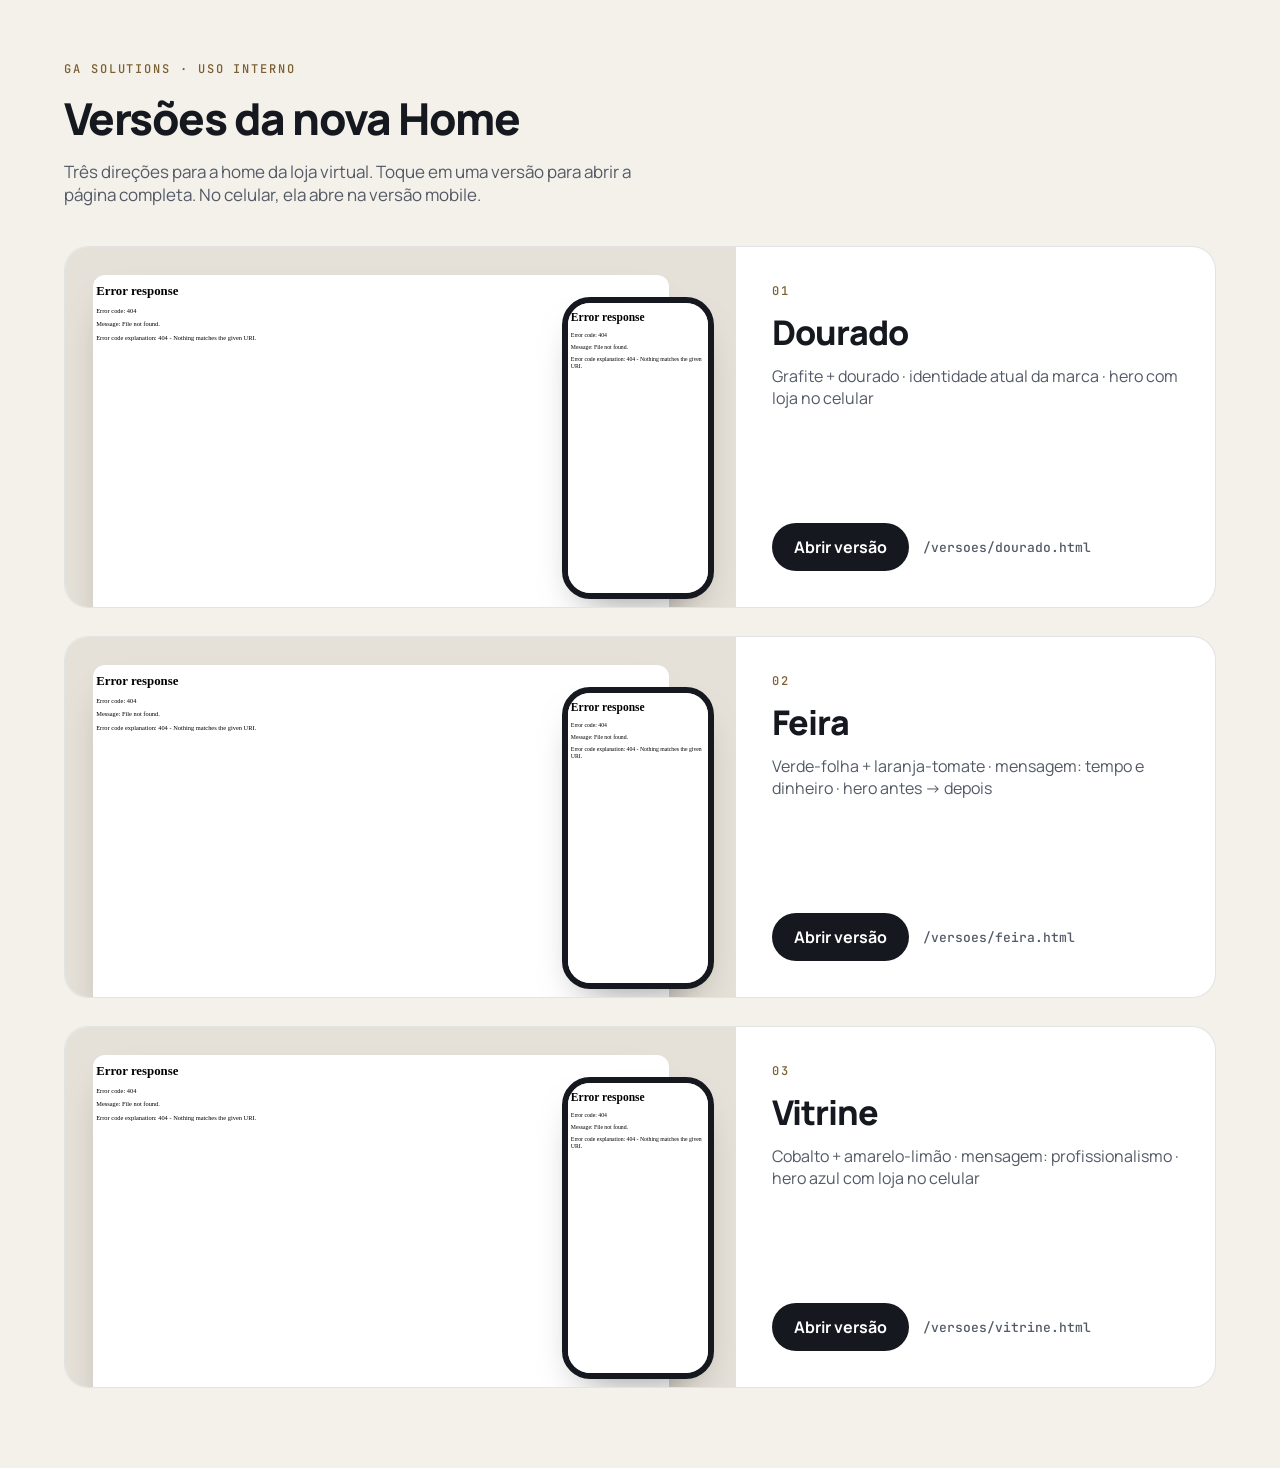
==== my-portfolio/public/versoes/index.html @ d81983e4 "Substitui main pelas 3 versões da home (antiga main em main_old) Co-Authored-By: Claude Opus 5.5 <no" ====
<!doctype html>
<html lang="pt-BR"><head><meta charset="utf-8"><meta name="viewport" content="width=device-width,initial-scale=1">
<meta name="robots" content="noindex,nofollow"><title>GA Solutions — Versões da Home</title>
<link rel="preconnect" href="https://fonts.googleapis.com"><link rel="preconnect" href="https://fonts.gstatic.com" crossorigin>
<link href="https://fonts.googleapis.com/css2?family=Bodoni+Moda:ital,opsz,wght@0,6..96,400;0,6..96,500;1,6..96,400;1,6..96,500&family=Manrope:wght@400;500;600;700;800&family=JetBrains+Mono:wght@500&display=swap" rel="stylesheet">
<style>
:root{--bg:#F4F1EA;--ink:#15191F;--muted:#535A66;--line:rgba(21,25,31,.12);--accent:#7A5F32}
*{box-sizing:border-box}body{margin:0;background:var(--bg);color:var(--ink);font-family:Manrope,system-ui,sans-serif;-webkit-font-smoothing:antialiased}
header{max-width:1200px;margin:0 auto;padding:56px 24px 8px}
header small{font:500 12px 'JetBrains Mono',monospace;letter-spacing:.16em;text-transform:uppercase;color:var(--accent)}
h1{font-size:44px;font-weight:800;letter-spacing:-.035em;margin:10px 0 0}
header p{color:var(--muted);font-size:17px;max-width:60ch;margin:12px 0 0}
main{max-width:1200px;margin:0 auto;padding:32px 24px 80px;display:grid;gap:28px}
.card{display:grid;grid-template-columns:1.4fr 1fr;background:#fff;border:1px solid var(--line);border-radius:24px;overflow:hidden}
.thumbs{position:relative;background:#E6E1D8;height:360px;overflow:hidden}
.thumbs iframe{border:0;pointer-events:none;transform-origin:0 0;background:#fff}
.tdesk{position:absolute;left:28px;top:28px;width:576px;height:360px;border-radius:12px 12px 0 0;overflow:hidden;box-shadow:0 20px 40px -20px rgba(0,0,0,.4)}
.tdesk iframe{width:1440px;height:900px;transform:scale(.4)}
.tmob{position:absolute;right:28px;top:56px;width:140px;height:290px;border-radius:22px;overflow:hidden;outline:6px solid var(--ink);box-shadow:0 20px 40px -16px rgba(0,0,0,.5)}
.tmob iframe{width:390px;height:808px;transform:scale(.359)}
.info{padding:36px;display:flex;flex-direction:column;gap:10px}
.n{font:500 12px 'JetBrains Mono',monospace;letter-spacing:.16em;color:var(--accent)}
.info h2{margin:0;font-size:34px;font-weight:800;letter-spacing:-.03em}
.info p{margin:0;color:var(--muted)}
.acts{margin-top:auto;display:flex;flex-wrap:wrap;gap:14px;align-items:center;padding-top:20px}
.go{display:inline-flex;align-items:center;height:48px;padding:0 22px;border-radius:999px;background:var(--ink);color:#fff;font-weight:700;text-decoration:none}
.go:hover{opacity:.9}
code{font:500 13px 'JetBrains Mono',monospace;color:var(--muted)}
@media(max-width:860px){.card{grid-template-columns:1fr}.thumbs{height:260px}.tdesk{left:16px;top:16px;width:432px;height:270px}.tdesk iframe{transform:scale(.3)}.tmob{right:16px;top:40px;width:110px;height:228px;border-radius:18px}.tmob iframe{transform:scale(.282)}h1{font-size:34px}.info{padding:24px}}
</style></head>
<body>
<header><small>GA Solutions · uso interno</small><h1>Versões da nova Home</h1>
<p>Três direções para a home da loja virtual. Toque em uma versão para abrir a página completa. No celular, ela abre na versão mobile.</p></header>
<main>
<article class="card">
 <div class="thumbs" aria-hidden="true">
  <div class="tdesk"><iframe src="/versoes/dourado.html" loading="lazy" tabindex="-1" title=""></iframe></div>
  <div class="tmob"><iframe src="/versoes/dourado.html" loading="lazy" tabindex="-1" title=""></iframe></div>
 </div>
 <div class="info"><span class="n">01</span><h2>Dourado</h2><p>Grafite + dourado · identidade atual da marca · hero com loja no celular</p>
  <div class="acts"><a class="go" href="/versoes/dourado.html">Abrir versão</a><code>/versoes/dourado.html</code></div></div>
</article>
<article class="card">
 <div class="thumbs" aria-hidden="true">
  <div class="tdesk"><iframe src="/versoes/feira.html" loading="lazy" tabindex="-1" title=""></iframe></div>
  <div class="tmob"><iframe src="/versoes/feira.html" loading="lazy" tabindex="-1" title=""></iframe></div>
 </div>
 <div class="info"><span class="n">02</span><h2>Feira</h2><p>Verde-folha + laranja-tomate · mensagem: tempo e dinheiro · hero antes → depois</p>
  <div class="acts"><a class="go" href="/versoes/feira.html">Abrir versão</a><code>/versoes/feira.html</code></div></div>
</article>
<article class="card">
 <div class="thumbs" aria-hidden="true">
  <div class="tdesk"><iframe src="/versoes/vitrine.html" loading="lazy" tabindex="-1" title=""></iframe></div>
  <div class="tmob"><iframe src="/versoes/vitrine.html" loading="lazy" tabindex="-1" title=""></iframe></div>
 </div>
 <div class="info"><span class="n">03</span><h2>Vitrine</h2><p>Cobalto + amarelo-limão · mensagem: profissionalismo · hero azul com loja no celular</p>
  <div class="acts"><a class="go" href="/versoes/vitrine.html">Abrir versão</a><code>/versoes/vitrine.html</code></div></div>
</article></main>
</body></html>
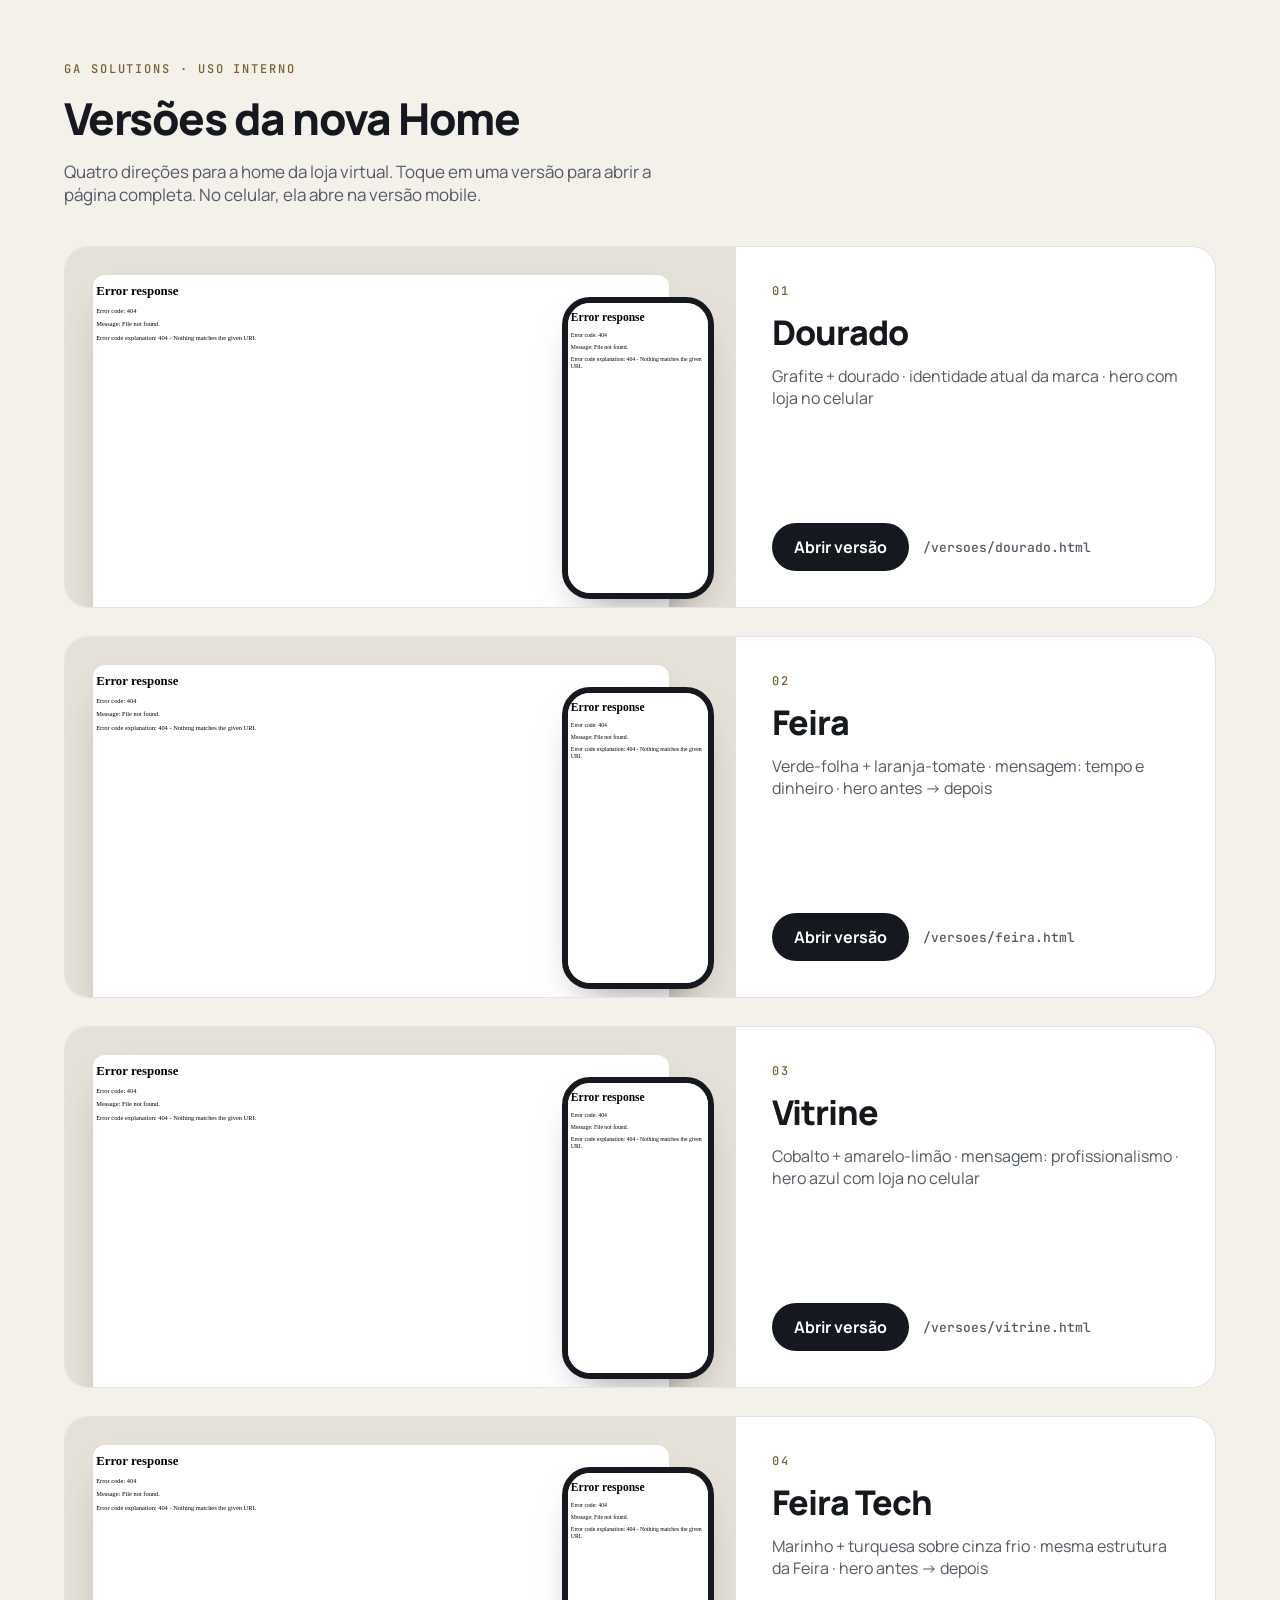
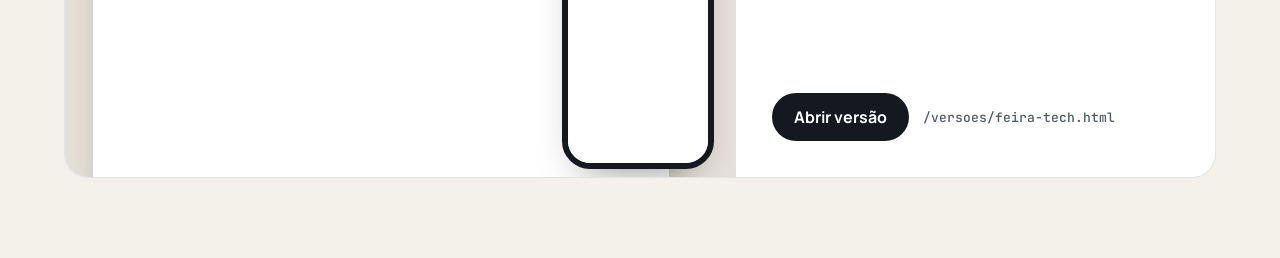
==== commit 0f0f2c3e: "Adiciona versão Feira Tech (marinho + turquesa) da home Mesma estrutura da Feira com nova paleta: fu" ====
--- a/my-portfolio/public/versoes/index.html
+++ b/my-portfolio/public/versoes/index.html
@@ -30,7 +30,7 @@
 </style></head>
 <body>
 <header><small>GA Solutions · uso interno</small><h1>Versões da nova Home</h1>
-<p>Três direções para a home da loja virtual. Toque em uma versão para abrir a página completa. No celular, ela abre na versão mobile.</p></header>
+<p>Quatro direções para a home da loja virtual. Toque em uma versão para abrir a página completa. No celular, ela abre na versão mobile.</p></header>
 <main>
 <article class="card">
  <div class="thumbs" aria-hidden="true">
@@ -55,5 +55,13 @@
  </div>
  <div class="info"><span class="n">03</span><h2>Vitrine</h2><p>Cobalto + amarelo-limão · mensagem: profissionalismo · hero azul com loja no celular</p>
   <div class="acts"><a class="go" href="/versoes/vitrine.html">Abrir versão</a><code>/versoes/vitrine.html</code></div></div>
+</article>
+<article class="card">
+ <div class="thumbs" aria-hidden="true">
+  <div class="tdesk"><iframe src="/versoes/feira-tech.html" loading="lazy" tabindex="-1" title=""></iframe></div>
+  <div class="tmob"><iframe src="/versoes/feira-tech.html" loading="lazy" tabindex="-1" title=""></iframe></div>
+ </div>
+ <div class="info"><span class="n">04</span><h2>Feira Tech</h2><p>Marinho + turquesa sobre cinza frio · mesma estrutura da Feira · hero antes → depois</p>
+  <div class="acts"><a class="go" href="/versoes/feira-tech.html">Abrir versão</a><code>/versoes/feira-tech.html</code></div></div>
 </article></main>
 </body></html>
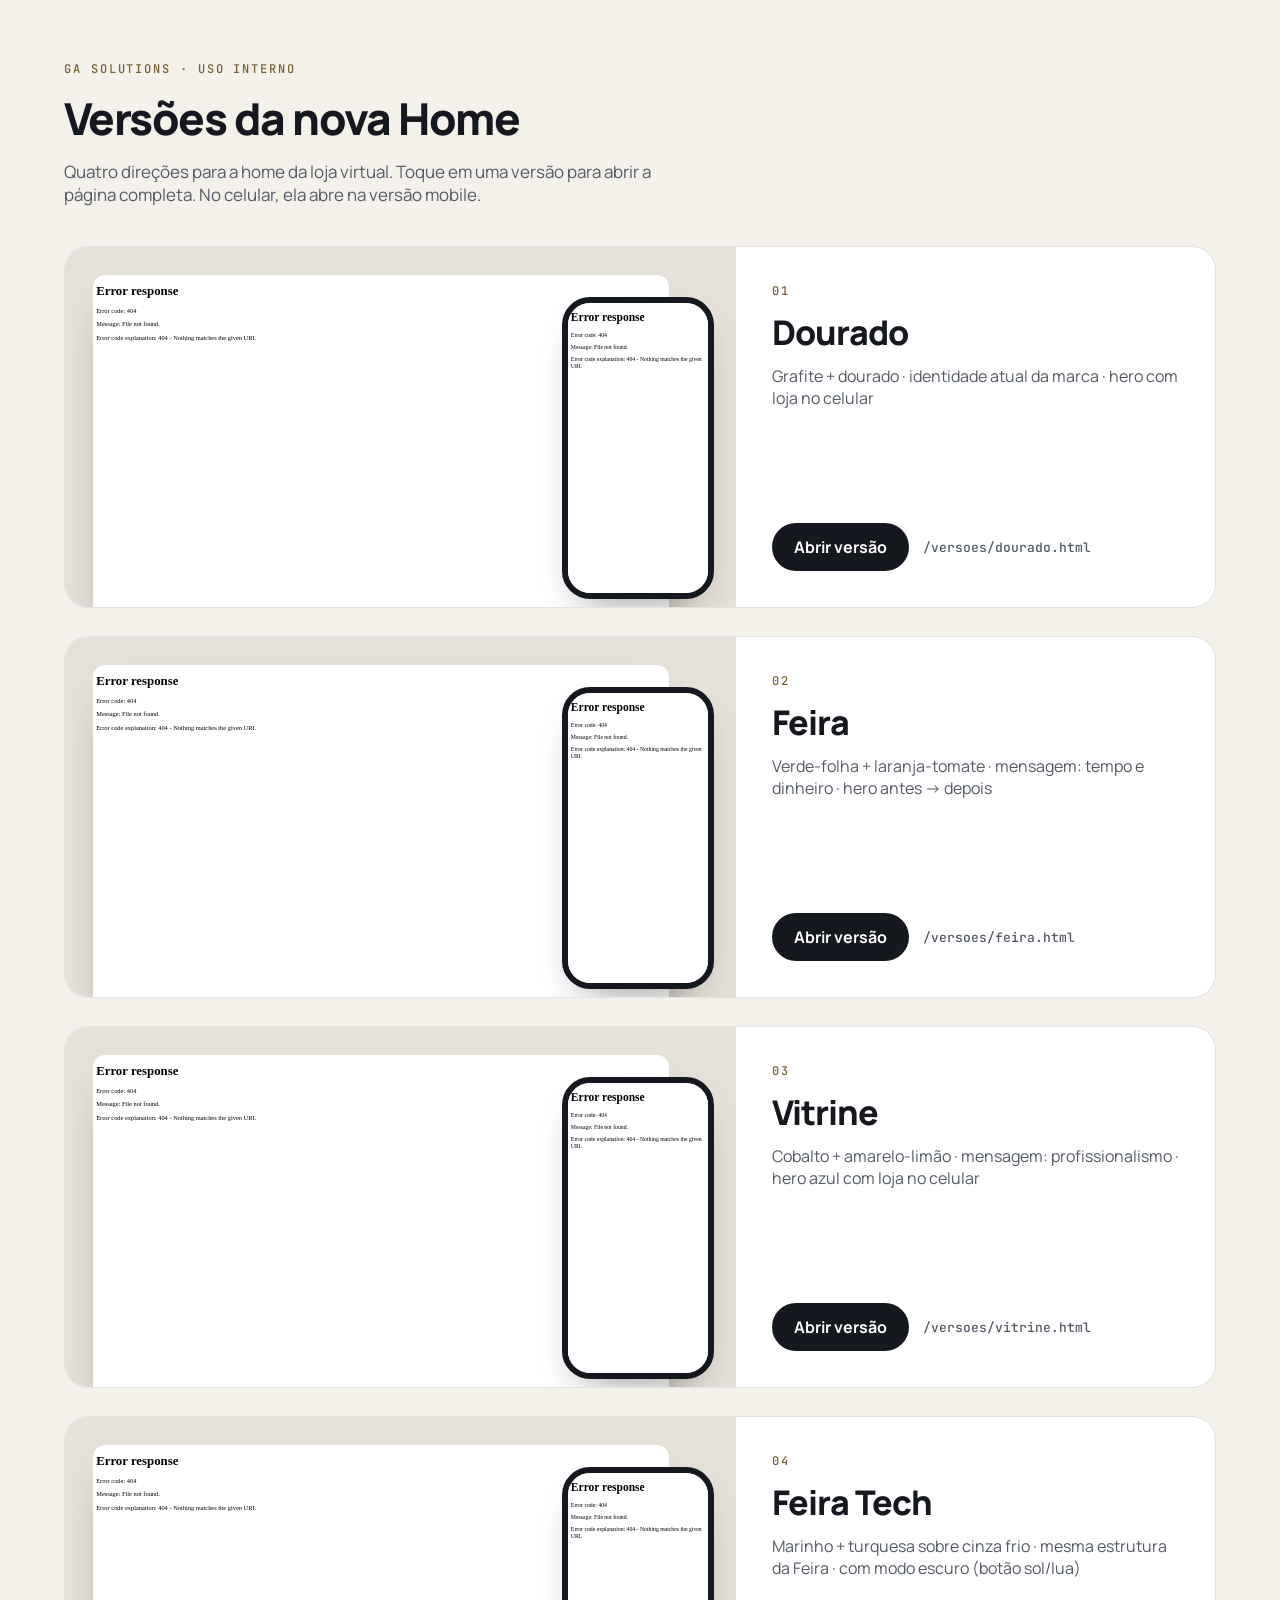
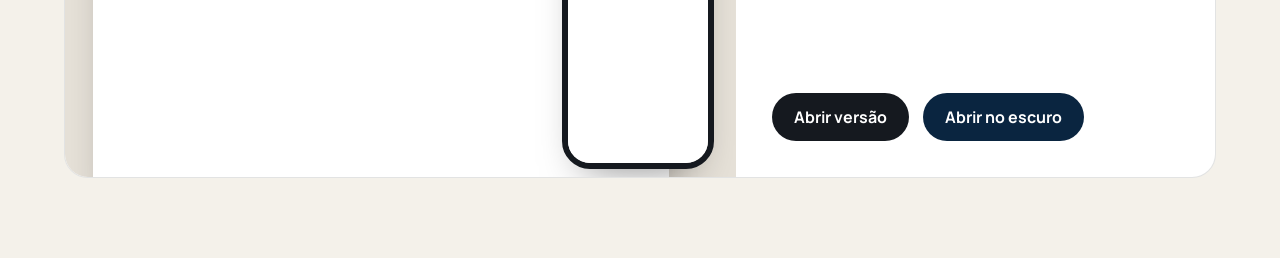
==== commit 800653c6: "Adiciona modo escuro à versão Feira Tech Botão sol/lua no topo; segue o tema do sistema por padrão, " ====
--- a/my-portfolio/public/versoes/index.html
+++ b/my-portfolio/public/versoes/index.html
@@ -61,7 +61,7 @@
   <div class="tdesk"><iframe src="/versoes/feira-tech.html" loading="lazy" tabindex="-1" title=""></iframe></div>
   <div class="tmob"><iframe src="/versoes/feira-tech.html" loading="lazy" tabindex="-1" title=""></iframe></div>
  </div>
- <div class="info"><span class="n">04</span><h2>Feira Tech</h2><p>Marinho + turquesa sobre cinza frio · mesma estrutura da Feira · hero antes → depois</p>
-  <div class="acts"><a class="go" href="/versoes/feira-tech.html">Abrir versão</a><code>/versoes/feira-tech.html</code></div></div>
+ <div class="info"><span class="n">04</span><h2>Feira Tech</h2><p>Marinho + turquesa sobre cinza frio · mesma estrutura da Feira · com modo escuro (botão sol/lua)</p>
+  <div class="acts"><a class="go" href="/versoes/feira-tech.html">Abrir versão</a><a class="go" href="/versoes/feira-tech.html?tema=escuro" style="background:#0A2540">Abrir no escuro</a></div></div>
 </article></main>
 </body></html>
